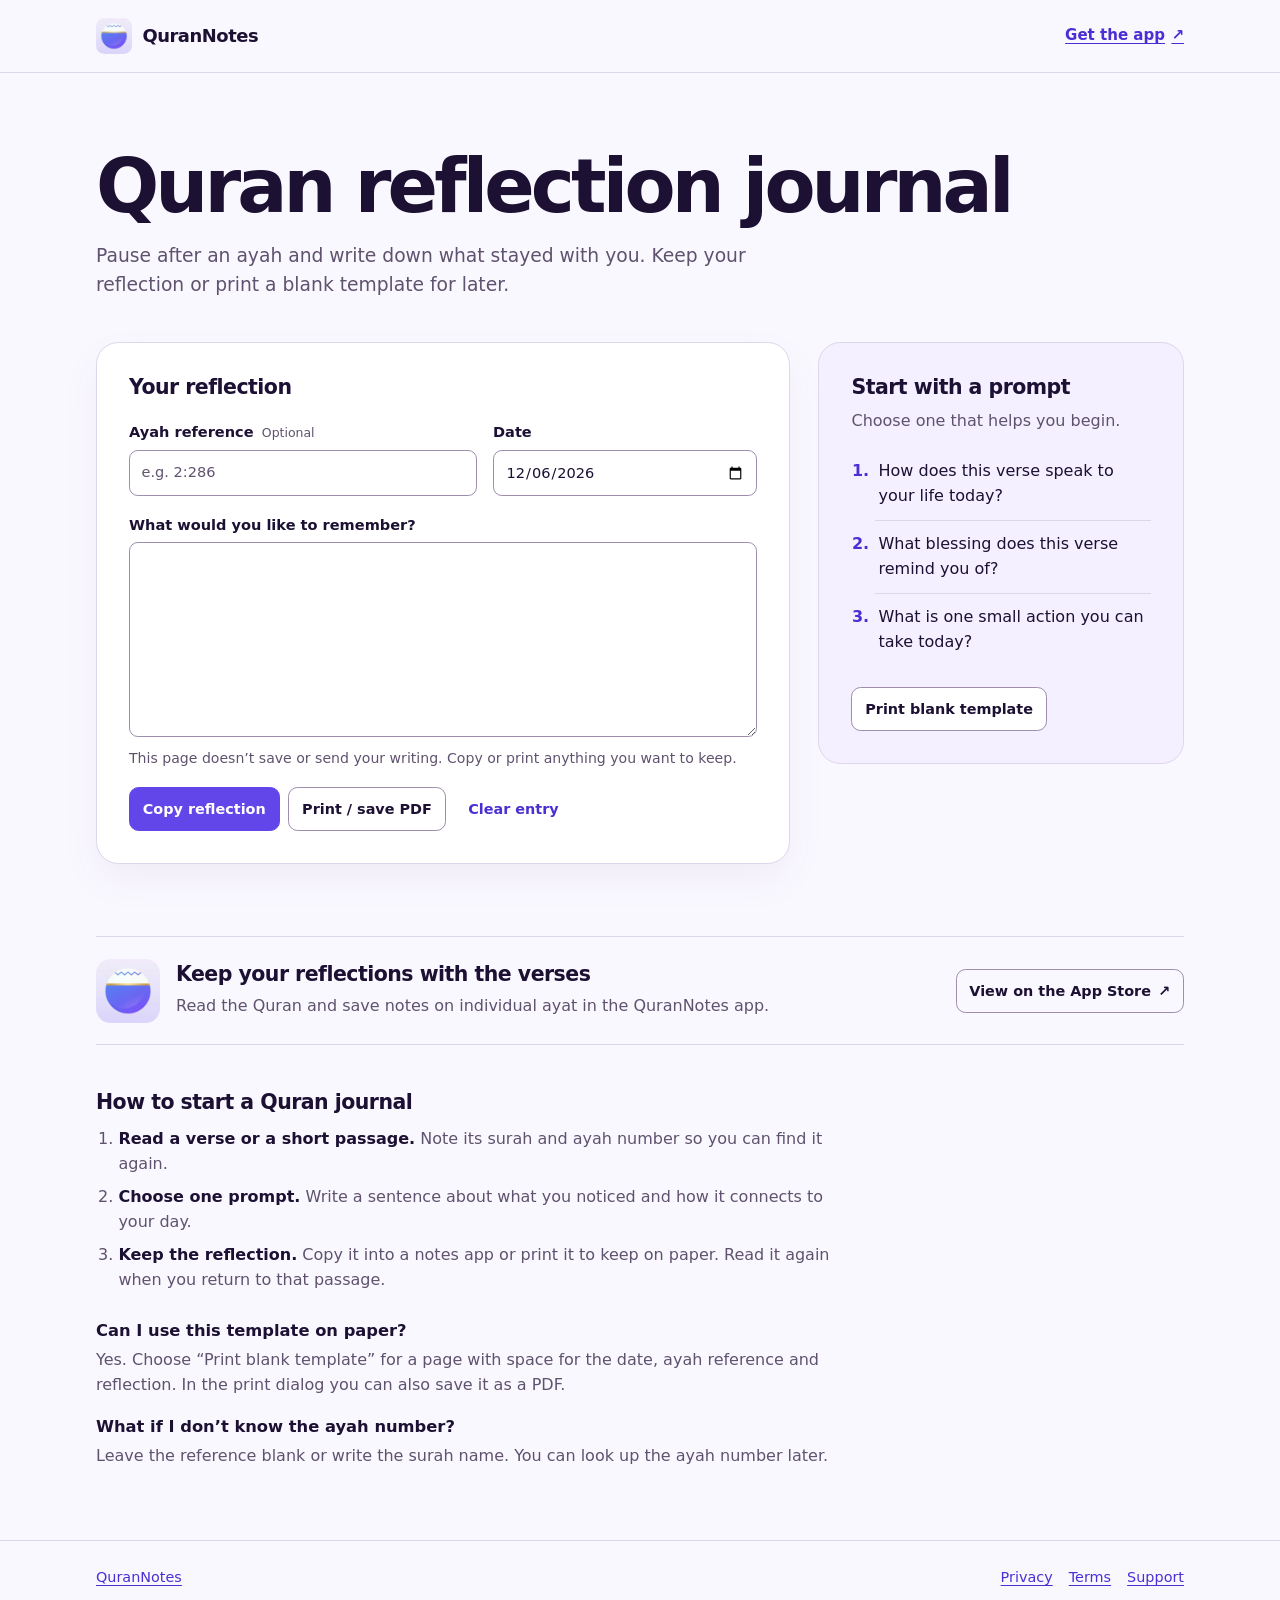
==== tools/quran-reflection-journal/index.html @ 2b204120 "Add the QuranNotes reflection journal and sitemap" ====
<!doctype html>
<html lang="en">
<head>
  <meta charset="utf-8">
  <meta name="viewport" content="width=device-width, initial-scale=1">
  <meta name="theme-color" content="#f8f5ff">
  <title>Free Quran Reflection Journal &amp; Printable Template | QuranNotes</title>
  <meta name="description" content="Reflect on any ayah with three simple Quran journaling prompts. Write privately in your browser, then copy your entry or print a blank template.">
  <link rel="canonical" href="https://mahmoudahmedalaa.github.io/qurannotes-legal/tools/quran-reflection-journal/">
  <meta property="og:type" content="website">
  <meta property="og:site_name" content="QuranNotes">
  <meta property="og:title" content="Quran Reflection Journal | QuranNotes">
  <meta property="og:description" content="Write a reflection on any ayah or print a blank Quran journaling template.">
  <meta property="og:url" content="https://mahmoudahmedalaa.github.io/qurannotes-legal/tools/quran-reflection-journal/">
  <link rel="icon" type="image/png" href="qurannotes-icon.png">
  <link rel="stylesheet" href="journal.css">
  <script src="journal.js" defer></script>
</head>
<body>
  <a class="skip-link" href="#reflection">Skip to journal</a>
  <header class="site-header screen">
    <div class="wrap header-inner">
      <a class="wordmark" href="../../">
        <img src="qurannotes-icon.png" width="36" height="36" alt="">
        QuranNotes
      </a>
      <a class="store-link" href="https://apps.apple.com/app/qurannotes-daily-reflections/id6758863558">Get the app <span aria-hidden="true">↗</span></a>
    </div>
  </header>
  <main class="screen">
    <section class="intro wrap" aria-labelledby="page-title">
      <h1 id="page-title">Quran reflection journal</h1>
      <p>Pause after an ayah and write down what stayed with you. Keep your reflection or print a blank template for later.</p>
    </section>
    <div class="wrap workspace">
      <section class="editor" aria-labelledby="entry-title">
        <h2 id="entry-title">Your reflection</h2>
        <noscript>
          <p>Turn on JavaScript to write and copy an entry here. The prompts below also work in a notebook.</p>
        </noscript>
        <fieldset id="entry-fields" disabled>
          <legend class="visually-hidden">Reflection entry</legend>
          <div class="entry-meta">
            <label for="ayah">Ayah reference <span class="optional">Optional</span>
              <input id="ayah" type="text" maxlength="100" placeholder="e.g. 2:286" autocomplete="off" spellcheck="false">
            </label>
            <label for="entry-date">Date
              <input id="entry-date" type="date" min="0001-01-01" max="9999-12-31" autocomplete="off">
            </label>
          </div>
          <div class="reflection-heading">
            <label for="reflection">What would you like to remember?</label>
            <a class="mobile-prompt-link" href="#prompt-title">See prompts</a>
          </div>
          <textarea id="reflection" rows="7" maxlength="8000" dir="auto" autocomplete="off" spellcheck="false" aria-describedby="privacy-hint"></textarea>
          <p id="privacy-hint" class="privacy-hint">This page doesn’t save or send your writing. Copy or print anything you want to keep.</p>
          <div class="entry-actions">
            <button id="copy-entry" class="primary" type="button">Copy reflection</button>
            <button id="print-entry" type="button">Print / save PDF</button>
            <button id="clear-entry" class="quiet" type="button">Clear entry</button>
          </div>
        </fieldset>
        <p id="entry-status" class="status" role="status"></p>
        <div id="manual-copy" hidden>
          <label for="copy-text">Copy this text with your device’s Copy command.</label>
          <textarea id="copy-text" rows="5" dir="auto" readonly></textarea>
        </div>
      </section>
      <aside class="prompt-card" aria-labelledby="prompt-title">
        <h2 id="prompt-title" tabindex="-1">Start with a prompt</h2>
        <p>Choose one that helps you begin.</p>
        <ol>
          <li>How does this verse speak to your life today?</li>
          <li>What blessing does this verse remind you of?</li>
          <li>What is one small action you can take today?</li>
        </ol>
        <button id="print-blank" type="button" hidden>Print blank template</button>
        <a class="mobile-prompt-link" href="#reflection">Back to writing</a>
      </aside>
    </div>
    <div class="wrap below-editor">
      <section class="app-card" aria-labelledby="app-title">
        <img src="qurannotes-icon.png" width="64" height="64" alt="" loading="lazy">
        <div>
          <h2 id="app-title">Keep your reflections with the verses</h2>
          <p>Read the Quran and save notes on individual ayat in the QuranNotes app.</p>
        </div>
        <a class="app-button" href="https://apps.apple.com/app/qurannotes-daily-reflections/id6758863558">View on the App Store <span aria-hidden="true">↗</span></a>
      </section>
      <section aria-labelledby="how-title" class="guide">
        <h2 id="how-title">How to start a Quran journal</h2>
        <ol>
          <li><strong>Read a verse or a short passage.</strong> Note its surah and ayah number so you can find it again.</li>
          <li><strong>Choose one prompt.</strong> Write a sentence about what you noticed and how it connects to your day.</li>
          <li><strong>Keep the reflection.</strong> Copy it into a notes app or print it to keep on paper. Read it again when you return to that passage.</li>
        </ol>
        <h3>Can I use this template on paper?</h3>
        <p>Yes. Choose “Print blank template” for a page with space for the date, ayah reference and reflection. In the print dialog you can also save it as a PDF.</p>
        <h3>What if I don’t know the ayah number?</h3>
        <p>Leave the reference blank or write the surah name. You can look up the ayah number later.</p>
      </section>
    </div>
  </main>
  <footer class="screen">
    <div class="wrap footer-inner">
      <a href="../../">QuranNotes</a>
      <nav aria-label="Footer">
        <a href="../../privacy.html">Privacy</a>
        <a href="../../terms.html">Terms</a>
        <a href="../../support.html">Support</a>
      </nav>
    </div>
  </footer>
  <article class="print-sheet">
    <h2 class="print-title">Quran reflection journal</h2>
    <p id="print-date">Date: ____________________</p>
    <p id="print-ayah">Ayah reference: ____________________</p>
    <div id="print-prompts">
      <h2>Reflection prompts</h2>
      <ol>
        <li>How does this verse speak to your life today?</li>
        <li>What blessing does this verse remind you of?</li>
        <li>What is one small action you can take today?</li>
      </ol>
    </div>
    <h2>Reflection</h2>
    <p id="print-reflection" dir="auto"></p>
    <div id="print-lines" aria-hidden="true"><div></div><div></div><div></div><div></div><div></div><div></div><div></div><div></div></div>
  </article>
</body>
</html>
---- tools/quran-reflection-journal/journal.css ----
:root {
  color-scheme: light dark;
  --page: #faf8ff;
  --paper: #fff;
  --soft: #f5f0ff;
  --ink: #1c1033;
  --muted: #5f526e;
  --accent: #6246ea;
  --accent-contrast: #fff;
  --accent-text: #4b2fd4;
  --line: #ded6ea;
  --control-line: #9d8eac;
  --shadow: 0 16px 40px #341b6a0d;
  font: 100%/1.55 system-ui, -apple-system, BlinkMacSystemFont, "Segoe UI", sans-serif;
}

@media (prefers-color-scheme: dark) {
  :root {
    --page: #141020;
    --paper: #1e172e;
    --soft: #271d39;
    --ink: #f8f4ff;
    --muted: #c6b9d5;
    --accent: #bda7ff;
    --accent-contrast: #20123a;
    --accent-text: #cebaff;
    --line: #463857;
    --control-line: #9685ac;
    --shadow: none;
  }
}

*, *::before, *::after { box-sizing: border-box; }
[hidden] { display: none !important; }
body { margin: 0; color: var(--ink); background: var(--page); }
a { color: var(--accent-text); text-underline-offset: .18em; }
a:hover { text-decoration-thickness: .12em; }
:focus-visible { outline: 3px solid var(--accent-text); outline-offset: 3px; }
button, input, textarea { font: inherit; }
button, a, input, textarea { -webkit-tap-highlight-color: transparent; }
h1, h2, h3, p { margin: 0; }
h2 { font-size: 1.28rem; line-height: 1.25; letter-spacing: -.025em; }
.wrap { width: min(calc(100% - 3rem), 68rem); margin-inline: auto; }

.visually-hidden, .skip-link:not(:focus) {
  position: absolute;
  width: 1px;
  height: 1px;
  overflow: hidden;
  white-space: nowrap;
  clip-path: inset(50%);
}

.skip-link:focus {
  position: fixed;
  inset: 8px auto auto 8px;
  z-index: 2;
  background: var(--paper);
  padding: .65rem 1rem;
  border-radius: .5rem;
}

.site-header { border-bottom: 1px solid var(--line); }
.header-inner, .footer-inner {
  min-height: 4.5rem;
  display: flex;
  align-items: center;
  justify-content: space-between;
  gap: 1rem;
}
.wordmark {
  display: inline-flex;
  align-items: center;
  gap: .65rem;
  min-height: 44px;
  color: var(--ink);
  font-size: 1.12rem;
  font-weight: 750;
  letter-spacing: -.025em;
  text-decoration: none;
}
.wordmark img, .app-card img { border-radius: 23%; display: block; }
.store-link {
  display: inline-flex;
  align-items: center;
  gap: .4rem;
  min-height: 44px;
  font-size: .94rem;
  font-weight: 680;
}

.intro { padding-block: clamp(2.5rem, 6vw, 4.75rem) clamp(1.65rem, 4vw, 2.7rem); }
.intro h1 {
  max-width: 18ch;
  font-size: clamp(2.55rem, 6vw, 4.65rem);
  line-height: 1.02;
  letter-spacing: -.052em;
  text-wrap: balance;
}
.intro p {
  max-width: 44rem;
  margin-top: 1rem;
  color: var(--muted);
  font-size: clamp(1rem, 2vw, 1.17rem);
}

.workspace {
  display: grid;
  grid-template-columns: minmax(0, 1.9fr) minmax(0, 1fr);
  align-items: start;
  gap: clamp(1rem, 2.4vw, 1.75rem);
}
.editor, .prompt-card {
  min-width: 0;
  border: 1px solid var(--line);
  border-radius: 1.4rem;
  padding: clamp(1.1rem, 3vw, 2rem);
}
.editor { background: var(--paper); box-shadow: var(--shadow); }
.editor fieldset { border: 0; padding: 0; margin: 1.3rem 0 0; min-width: 0; }
.entry-meta { display: grid; grid-template-columns: minmax(0, 1fr) minmax(0, .76fr); gap: 1rem; }
label { display: block; color: var(--ink); font-size: .91rem; font-weight: 680; }
.optional { font-weight: 450; color: var(--muted); font-size: .78rem; margin-inline-start: .2rem; }
input, textarea {
  display: block;
  width: 100%;
  min-width: 0;
  min-height: 46px;
  margin-top: .35rem;
  border: 1px solid var(--control-line);
  border-radius: .55rem;
  padding: .62rem .72rem;
  color: var(--ink);
  background: var(--paper);
  font-weight: 450;
}
input::placeholder { color: var(--muted); }
.reflection-heading { margin-top: 1.1rem; }
.mobile-prompt-link { display: none; }
textarea { resize: vertical; line-height: 1.55; }
.privacy-hint, .status { font-size: .88rem; color: var(--muted); }
.privacy-hint { margin-top: .65rem; }
.status:empty { margin: 0; }
.status:not(:empty), #manual-copy { margin-top: .65rem; }
.entry-actions { display: flex; align-items: center; flex-wrap: wrap; gap: .55rem; margin-top: 1.1rem; }

button, .app-button {
  display: inline-flex;
  align-items: center;
  justify-content: center;
  gap: .45rem;
  min-height: 44px;
  padding: .5rem .8rem;
  border: 1px solid var(--control-line);
  border-radius: .6rem;
  background: transparent;
  color: var(--ink);
  font-size: .9rem;
  font-weight: 690;
  line-height: 1.25;
  cursor: pointer;
}
button:hover, .app-button:hover { background: var(--soft); }
button:active, .app-button:active { transform: translateY(1px); }
button.primary { background: var(--accent); color: var(--accent-contrast); border-color: var(--accent); }
button.primary:hover { filter: brightness(.93); }
button.quiet { color: var(--accent-text); border-color: transparent; }
button:disabled { cursor: default; opacity: .6; }
.prompt-card { background: var(--soft); }
.prompt-card p { color: var(--muted); margin-top: .55rem; }
.prompt-card ol {
  margin: .85rem 0 1.35rem;
  padding-inline-start: 1.45rem;
}
.prompt-card li { padding: .7rem 0 .7rem .24rem; }
.prompt-card li + li { border-top: 1px solid var(--line); }
.prompt-card li::marker { color: var(--accent-text); font-weight: 700; }
.prompt-card button { background: var(--paper); }

.below-editor { margin-block: clamp(2rem, 6vw, 4.5rem); }
.app-card {
  display: flex;
  align-items: center;
  gap: 1rem;
  border-block: 1px solid var(--line);
  padding-block: 1.35rem;
}
.app-card p { color: var(--muted); margin-top: .4rem; }
.app-button { margin-inline-start: auto; text-decoration: none; flex-shrink: 0; }
.guide { max-width: 46rem; margin-top: 2.8rem; }
.guide ol { color: var(--muted); margin: .7rem 0 1.55rem; padding-inline-start: 1.4rem; }
.guide li { margin-block: .55rem; }
.guide strong, .guide h3 { color: var(--ink); }
.guide h3 { font-size: 1.02rem; margin: 1rem 0 .3rem; }
.guide p { color: var(--muted); }

footer { border-top: 1px solid var(--line); font-size: .9rem; }
footer nav { display: flex; flex-wrap: wrap; gap: 1rem; }
footer a { display: inline-flex; align-items: center; min-height: 44px; }
.print-sheet { display: none; }

@media (max-width: 46rem) {
  .wrap { width: min(calc(100% - 2rem), 68rem); }
  .header-inner { min-height: 4rem; }
  .workspace { grid-template-columns: minmax(0, 1fr); }
  .reflection-heading { display: flex; flex-wrap: wrap; align-items: center; column-gap: .7rem; }
  .mobile-prompt-link {
    display: inline-flex;
    align-items: center;
    min-height: 44px;
    font-size: .83rem;
    font-weight: 650;
  }
  .reflection-heading a { margin-inline-start: 0; }
  .prompt-card a { margin-inline-start: .7rem; }
  .app-card { display: grid; grid-template-columns: auto minmax(0, 1fr); }
  .app-button { grid-column: 2; width: fit-content; max-width: 100%; margin-inline-start: 0; }
}

@media (max-width: 25rem) {
  .entry-meta { grid-template-columns: minmax(0, 1fr); gap: .7rem; }
  .footer-inner { gap: .4rem; }
  footer nav { column-gap: .65rem; }
}

@page { margin: .7in; }
@media print {
  :root { color-scheme: light; }
  .screen, .skip-link { display: none !important; }
  body { color: #000; background: #fff; font: 12pt/1.55 Georgia, serif; }
  .print-sheet { display: block; }
  .print-sheet h2 { margin: 16pt 0 8pt; break-after: avoid; }
  .print-sheet .print-title { font-size: 24pt; line-height: 1.1; margin: 0 0 14pt; }
  .print-sheet p { margin-bottom: 8pt; }
  .print-sheet p:empty { display: none; }
  #print-reflection { white-space: pre-wrap; overflow-wrap: anywhere; }
  #print-lines div { min-height: 27pt; border-bottom: 1px solid #555; }
}
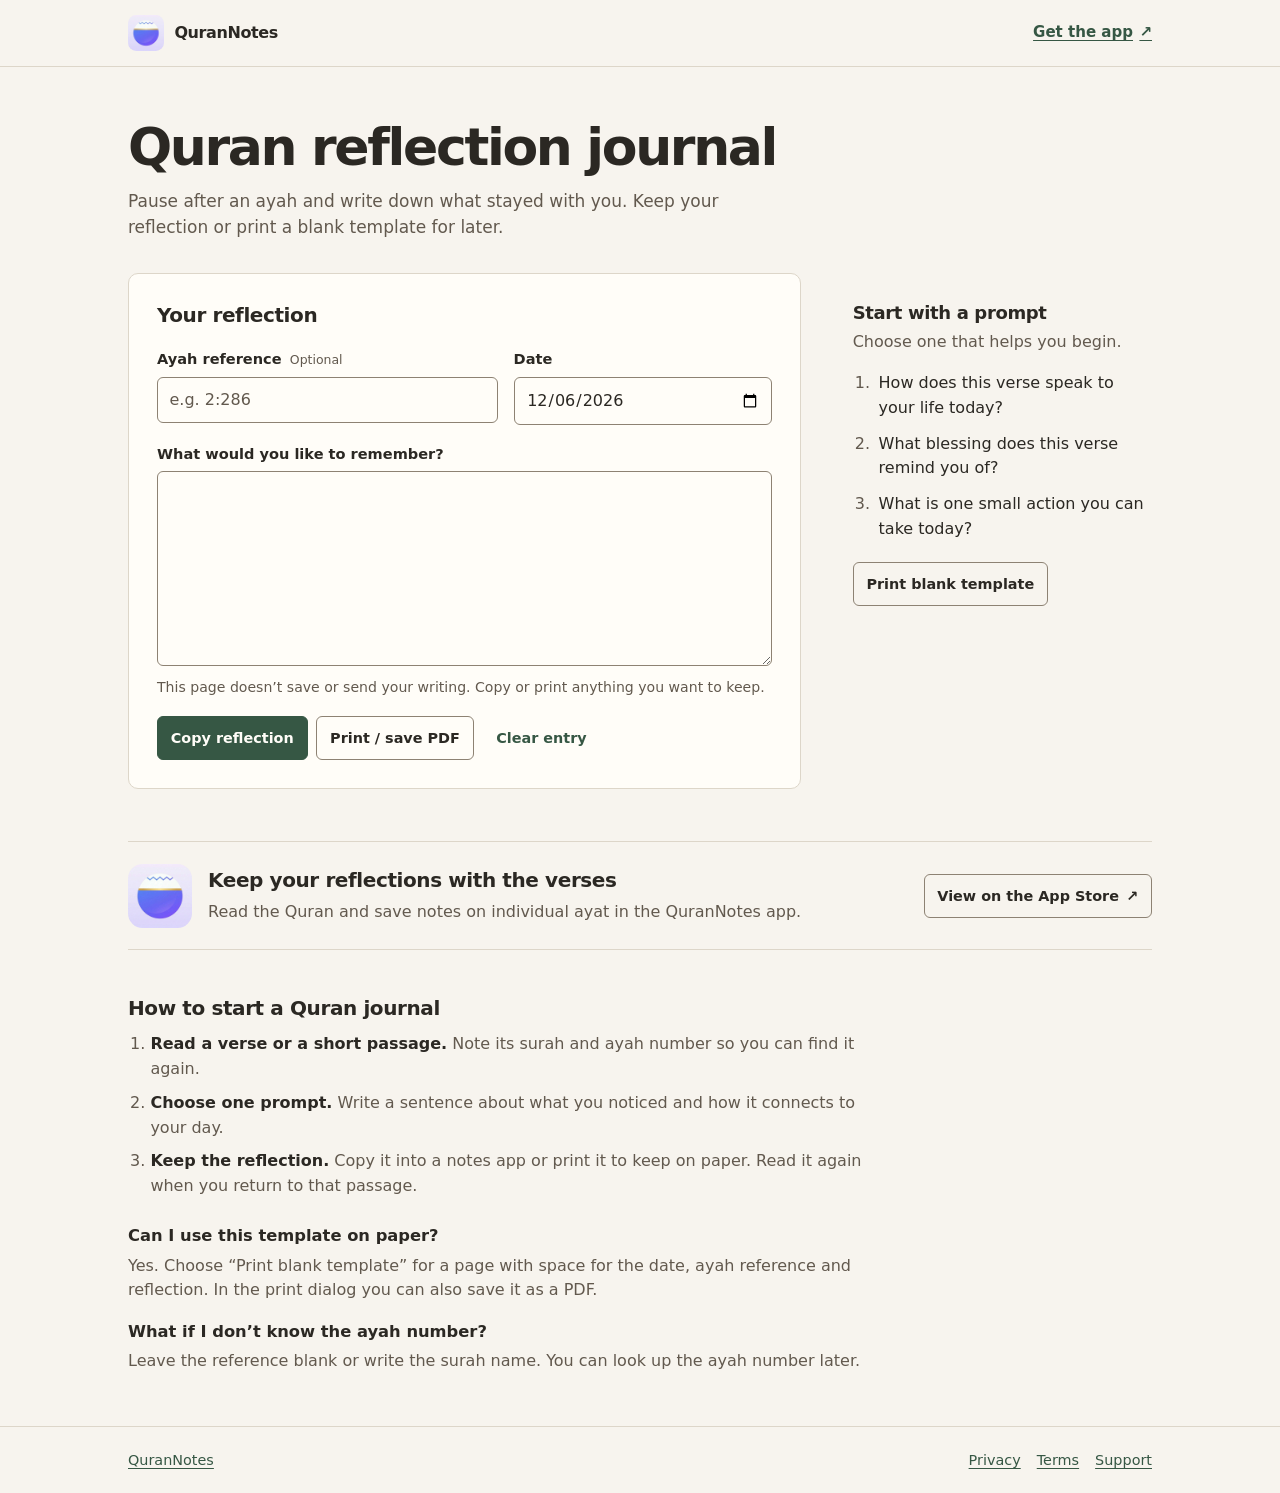
==== commit a566cb94: "Give the Quran reflection journal a quieter design" ====
--- a/tools/quran-reflection-journal/index.html
+++ b/tools/quran-reflection-journal/index.html
@@ -3,7 +3,8 @@
 <head>
   <meta charset="utf-8">
   <meta name="viewport" content="width=device-width, initial-scale=1">
-  <meta name="theme-color" content="#f8f5ff">
+  <meta name="theme-color" content="#f7f4ee" media="(prefers-color-scheme: light)">
+  <meta name="theme-color" content="#24221e" media="(prefers-color-scheme: dark)">
   <title>Free Quran Reflection Journal &amp; Printable Template | QuranNotes</title>
   <meta name="description" content="Reflect on any ayah with three simple Quran journaling prompts. Write privately in your browser, then copy your entry or print a blank template.">
   <link rel="canonical" href="https://mahmoudahmedalaa.github.io/qurannotes-legal/tools/quran-reflection-journal/">
@@ -24,7 +25,7 @@
         <img src="qurannotes-icon.png" width="36" height="36" alt="">
         QuranNotes
       </a>
-      <a class="store-link" href="https://apps.apple.com/app/qurannotes-daily-reflections/id6758863558">Get the app <span aria-hidden="true">↗</span></a>
+      <a class="store-link" href="https://apps.apple.com/app/qurannotes-daily-reflections/id6758863558" target="_blank" rel="noopener">Get the app <span aria-hidden="true">↗</span><span class="visually-hidden"> (opens in a new tab)</span></a>
     </div>
   </header>
   <main class="screen">
@@ -85,7 +86,7 @@
           <h2 id="app-title">Keep your reflections with the verses</h2>
           <p>Read the Quran and save notes on individual ayat in the QuranNotes app.</p>
         </div>
-        <a class="app-button" href="https://apps.apple.com/app/qurannotes-daily-reflections/id6758863558">View on the App Store <span aria-hidden="true">↗</span></a>
+        <a class="app-button" href="https://apps.apple.com/app/qurannotes-daily-reflections/id6758863558" target="_blank" rel="noopener">View on the App Store <span aria-hidden="true">↗</span><span class="visually-hidden"> (opens in a new tab)</span></a>
       </section>
       <section aria-labelledby="how-title" class="guide">
         <h2 id="how-title">How to start a Quran journal</h2>
--- a/tools/quran-reflection-journal/journal.css
+++ b/tools/quran-reflection-journal/journal.css
@@ -1,32 +1,32 @@
 :root {
   color-scheme: light dark;
-  --page: #faf8ff;
-  --paper: #fff;
-  --soft: #f5f0ff;
-  --ink: #1c1033;
-  --muted: #5f526e;
-  --accent: #6246ea;
-  --accent-contrast: #fff;
-  --accent-text: #4b2fd4;
-  --line: #ded6ea;
-  --control-line: #9d8eac;
-  --shadow: 0 16px 40px #341b6a0d;
+  --page: #f7f4ee;
+  --paper: #fffdf8;
+  --soft: #eeebe3;
+  --ink: #2b2823;
+  --muted: #62594e;
+  --accent: #365744;
+  --accent-hover: #294837;
+  --accent-contrast: #fffdf8;
+  --accent-text: #365744;
+  --line: #ddd6c9;
+  --control-line: #8d8273;
   font: 100%/1.55 system-ui, -apple-system, BlinkMacSystemFont, "Segoe UI", sans-serif;
 }
 
 @media (prefers-color-scheme: dark) {
   :root {
-    --page: #141020;
-    --paper: #1e172e;
-    --soft: #271d39;
-    --ink: #f8f4ff;
-    --muted: #c6b9d5;
-    --accent: #bda7ff;
-    --accent-contrast: #20123a;
-    --accent-text: #cebaff;
-    --line: #463857;
-    --control-line: #9685ac;
-    --shadow: none;
+    --page: #24221e;
+    --paper: #2e2b26;
+    --soft: #39352e;
+    --ink: #f3eee4;
+    --muted: #c1b8a9;
+    --accent: #b5c9af;
+    --accent-hover: #c2d4bb;
+    --accent-contrast: #24221e;
+    --accent-text: #b5c9af;
+    --line: #514b40;
+    --control-line: #918778;
   }
 }
 
@@ -39,8 +39,8 @@
 button, input, textarea { font: inherit; }
 button, a, input, textarea { -webkit-tap-highlight-color: transparent; }
 h1, h2, h3, p { margin: 0; }
-h2 { font-size: 1.28rem; line-height: 1.25; letter-spacing: -.025em; }
-.wrap { width: min(calc(100% - 3rem), 68rem); margin-inline: auto; }
+h2 { font-size: 1.25rem; font-weight: 650; line-height: 1.3; letter-spacing: -.02em; }
+.wrap { width: min(calc(100% - 3rem), 64rem); margin-inline: auto; }
 
 .visually-hidden, .skip-link:not(:focus) {
   position: absolute;
@@ -57,12 +57,12 @@
   z-index: 2;
   background: var(--paper);
   padding: .65rem 1rem;
-  border-radius: .5rem;
+  border-radius: .375rem;
 }
 
 .site-header { border-bottom: 1px solid var(--line); }
 .header-inner, .footer-inner {
-  min-height: 4.5rem;
+  min-height: 4.125rem;
   display: flex;
   align-items: center;
   justify-content: space-between;
@@ -74,8 +74,8 @@
   gap: .65rem;
   min-height: 44px;
   color: var(--ink);
-  font-size: 1.12rem;
-  font-weight: 750;
+  font-size: 1rem;
+  font-weight: 650;
   letter-spacing: -.025em;
   text-decoration: none;
 }
@@ -86,40 +86,40 @@
   gap: .4rem;
   min-height: 44px;
   font-size: .94rem;
-  font-weight: 680;
-}
-
-.intro { padding-block: clamp(2.5rem, 6vw, 4.75rem) clamp(1.65rem, 4vw, 2.7rem); }
+  font-weight: 550;
+}
+
+.intro { padding-block: 3.25rem 2rem; }
 .intro h1 {
-  max-width: 18ch;
-  font-size: clamp(2.55rem, 6vw, 4.65rem);
-  line-height: 1.02;
-  letter-spacing: -.052em;
+  font-size: 3.25rem;
+  font-weight: 620;
+  line-height: 1.08;
+  letter-spacing: -.045em;
   text-wrap: balance;
 }
 .intro p {
-  max-width: 44rem;
-  margin-top: 1rem;
+  max-width: 62ch;
+  margin-top: .8rem;
   color: var(--muted);
-  font-size: clamp(1rem, 2vw, 1.17rem);
+  font-size: 1.0625rem;
 }
 
 .workspace {
   display: grid;
-  grid-template-columns: minmax(0, 1.9fr) minmax(0, 1fr);
+  grid-template-columns: minmax(0, 2.25fr) minmax(0, 1fr);
   align-items: start;
-  gap: clamp(1rem, 2.4vw, 1.75rem);
-}
-.editor, .prompt-card {
-  min-width: 0;
+  gap: clamp(1.75rem, 4vw, 3.25rem);
+}
+.editor, .prompt-card { min-width: 0; }
+.editor {
   border: 1px solid var(--line);
-  border-radius: 1.4rem;
-  padding: clamp(1.1rem, 3vw, 2rem);
-}
-.editor { background: var(--paper); box-shadow: var(--shadow); }
+  border-radius: .625rem;
+  padding: clamp(1.125rem, 3vw, 1.75rem);
+  background: var(--paper);
+}
 .editor fieldset { border: 0; padding: 0; margin: 1.3rem 0 0; min-width: 0; }
 .entry-meta { display: grid; grid-template-columns: minmax(0, 1fr) minmax(0, .76fr); gap: 1rem; }
-label { display: block; color: var(--ink); font-size: .91rem; font-weight: 680; }
+label { display: block; color: var(--ink); font-size: .91rem; font-weight: 620; }
 .optional { font-weight: 450; color: var(--muted); font-size: .78rem; margin-inline-start: .2rem; }
 input, textarea {
   display: block;
@@ -128,11 +128,12 @@
   min-height: 46px;
   margin-top: .35rem;
   border: 1px solid var(--control-line);
-  border-radius: .55rem;
+  border-radius: .375rem;
   padding: .62rem .72rem;
   color: var(--ink);
   background: var(--paper);
-  font-weight: 450;
+  font-size: 1rem;
+  font-weight: 400;
 }
 input::placeholder { color: var(--muted); }
 .reflection-heading { margin-top: 1.1rem; }
@@ -152,32 +153,32 @@
   min-height: 44px;
   padding: .5rem .8rem;
   border: 1px solid var(--control-line);
-  border-radius: .6rem;
+  border-radius: .375rem;
   background: transparent;
   color: var(--ink);
   font-size: .9rem;
-  font-weight: 690;
+  font-weight: 600;
   line-height: 1.25;
   cursor: pointer;
 }
 button:hover, .app-button:hover { background: var(--soft); }
 button:active, .app-button:active { transform: translateY(1px); }
 button.primary { background: var(--accent); color: var(--accent-contrast); border-color: var(--accent); }
-button.primary:hover { filter: brightness(.93); }
+button.primary:hover { background: var(--accent-hover); border-color: var(--accent-hover); }
 button.quiet { color: var(--accent-text); border-color: transparent; }
 button:disabled { cursor: default; opacity: .6; }
-.prompt-card { background: var(--soft); }
-.prompt-card p { color: var(--muted); margin-top: .55rem; }
+.prompt-card { padding-top: clamp(1.125rem, 3vw, 1.75rem); }
+.prompt-card h2 { font-size: 1.125rem; }
+.prompt-card p { color: var(--muted); margin-top: .4rem; }
 .prompt-card ol {
-  margin: .85rem 0 1.35rem;
-  padding-inline-start: 1.45rem;
-}
-.prompt-card li { padding: .7rem 0 .7rem .24rem; }
-.prompt-card li + li { border-top: 1px solid var(--line); }
-.prompt-card li::marker { color: var(--accent-text); font-weight: 700; }
-.prompt-card button { background: var(--paper); }
-
-.below-editor { margin-block: clamp(2rem, 6vw, 4.5rem); }
+  margin: 1rem 0 1.25rem;
+  padding-inline-start: 1.4rem;
+}
+.prompt-card li { padding-inline-start: .22rem; }
+.prompt-card li + li { margin-top: .68rem; }
+.prompt-card li::marker { color: var(--muted); }
+
+.below-editor { margin-block: clamp(2rem, 5vw, 3.25rem); }
 .app-card {
   display: flex;
   align-items: center;
@@ -200,9 +201,13 @@
 .print-sheet { display: none; }
 
 @media (max-width: 46rem) {
-  .wrap { width: min(calc(100% - 2rem), 68rem); }
+  .wrap { width: min(calc(100% - 2rem), 64rem); }
   .header-inner { min-height: 4rem; }
-  .workspace { grid-template-columns: minmax(0, 1fr); }
+  .intro { padding-block: 2rem 1.5rem; }
+  .intro h1 { font-size: 2.375rem; }
+  .intro p { font-size: 1rem; }
+  .workspace { grid-template-columns: minmax(0, 1fr); gap: 1.5rem; }
+  .prompt-card { border-top: 1px solid var(--line); padding: 1.25rem 0 0; }
   .reflection-heading { display: flex; flex-wrap: wrap; align-items: center; column-gap: .7rem; }
   .mobile-prompt-link {
     display: inline-flex;
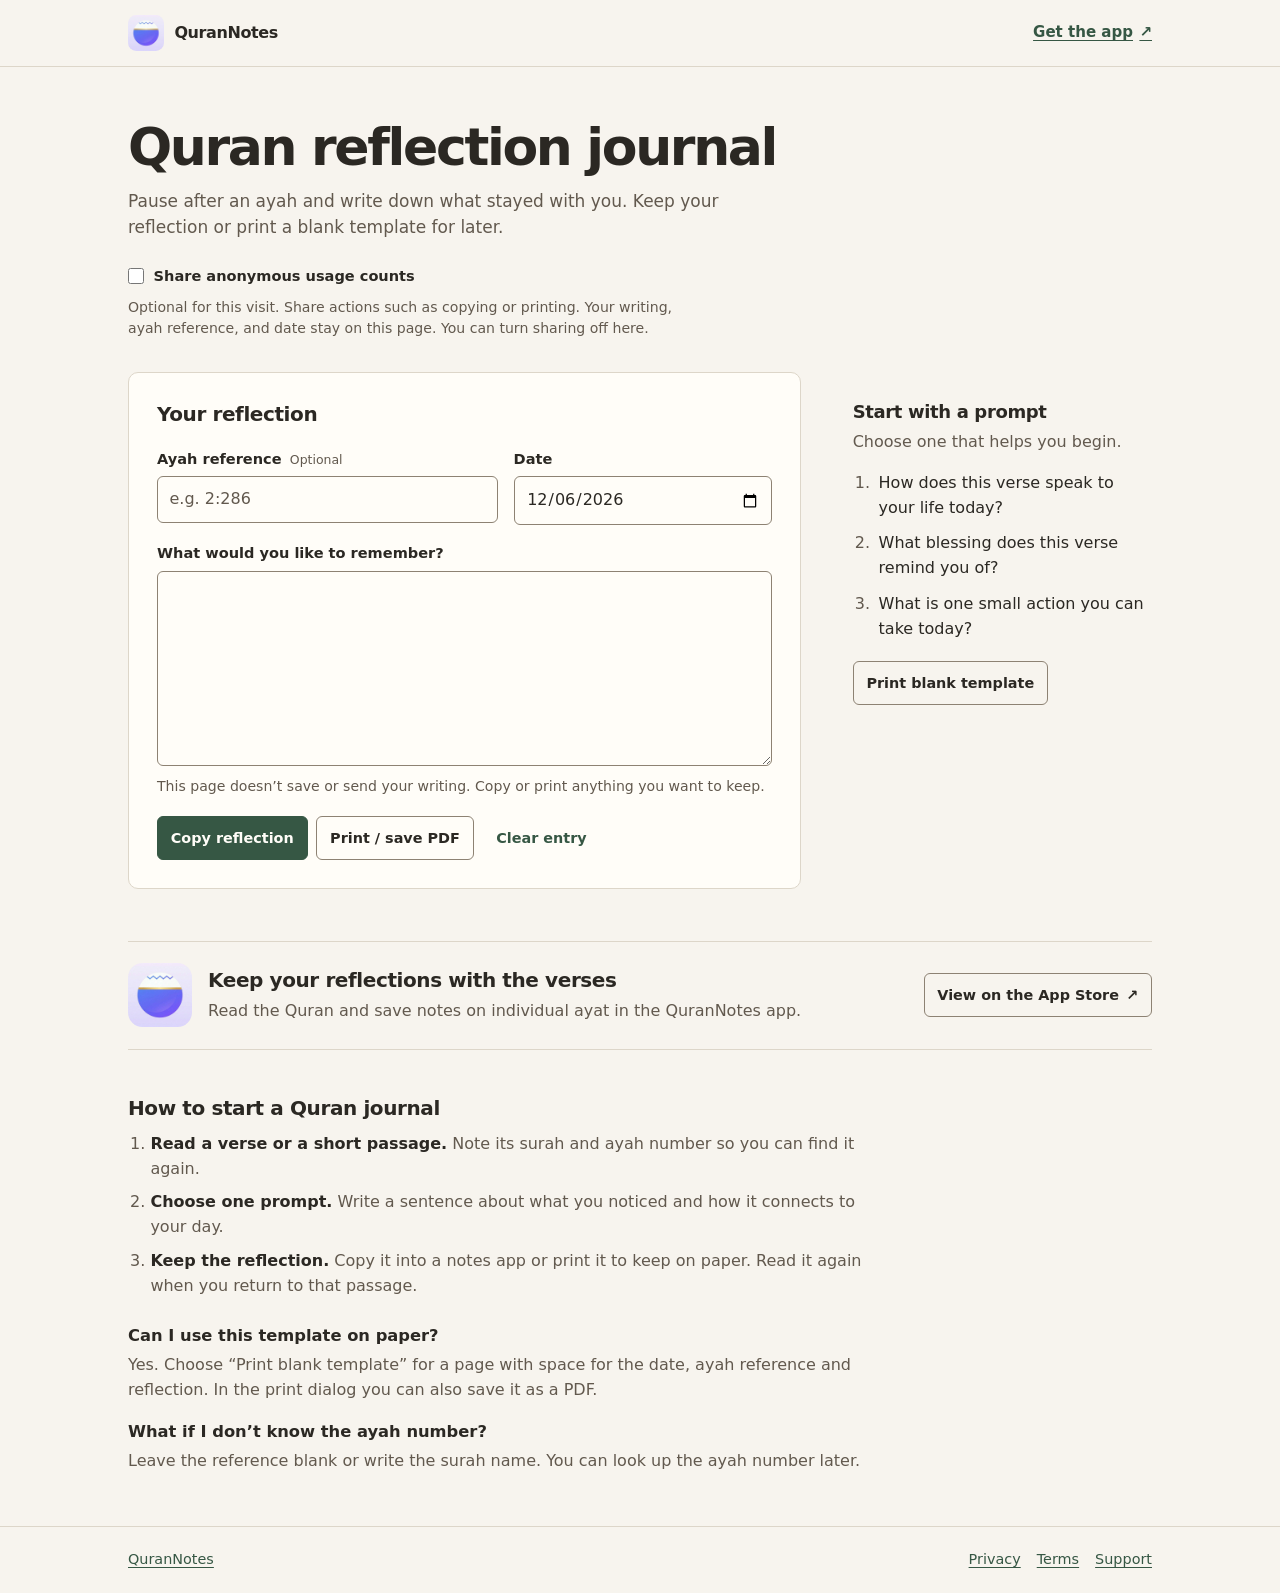
==== commit bfa6f78a: "Measure the Quran journal funnel with per-visit consent" ====
--- a/tools/quran-reflection-journal/index.html
+++ b/tools/quran-reflection-journal/index.html
@@ -16,6 +16,7 @@
   <link rel="icon" type="image/png" href="qurannotes-icon.png">
   <link rel="stylesheet" href="journal.css">
   <script src="journal.js" defer></script>
+  <script src="usage.js" defer></script>
 </head>
 <body>
   <a class="skip-link" href="#reflection">Skip to journal</a>
@@ -32,6 +33,13 @@
     <section class="intro wrap" aria-labelledby="page-title">
       <h1 id="page-title">Quran reflection journal</h1>
       <p>Pause after an ayah and write down what stayed with you. Keep your reflection or print a blank template for later.</p>
+      <div id="usage-consent" class="usage-consent" hidden>
+        <label for="share-usage">
+          <input type="checkbox" id="share-usage" autocomplete="off" aria-describedby="usage-help">
+          Share anonymous usage counts
+        </label>
+        <p id="usage-help">Optional for this visit. Share actions such as copying or printing. Your writing, ayah reference, and date stay on this page. You can turn sharing off here.</p>
+      </div>
     </section>
     <div class="wrap workspace">
       <section class="editor" aria-labelledby="entry-title">
--- a/tools/quran-reflection-journal/journal.css
+++ b/tools/quran-reflection-journal/journal.css
@@ -103,6 +103,25 @@
   color: var(--muted);
   font-size: 1.0625rem;
 }
+
+.usage-consent { margin-top: .85rem; }
+.usage-consent label {
+  display: inline-flex;
+  align-items: center;
+  gap: .6rem;
+  min-height: 44px;
+  cursor: pointer;
+}
+.usage-consent input {
+  width: 1rem;
+  height: 1rem;
+  min-height: 0;
+  margin: 0;
+  padding: 0;
+  accent-color: var(--accent);
+  flex: none;
+}
+.usage-consent p { margin-top: -.1rem; font-size: .88rem; }
 
 .workspace {
   display: grid;
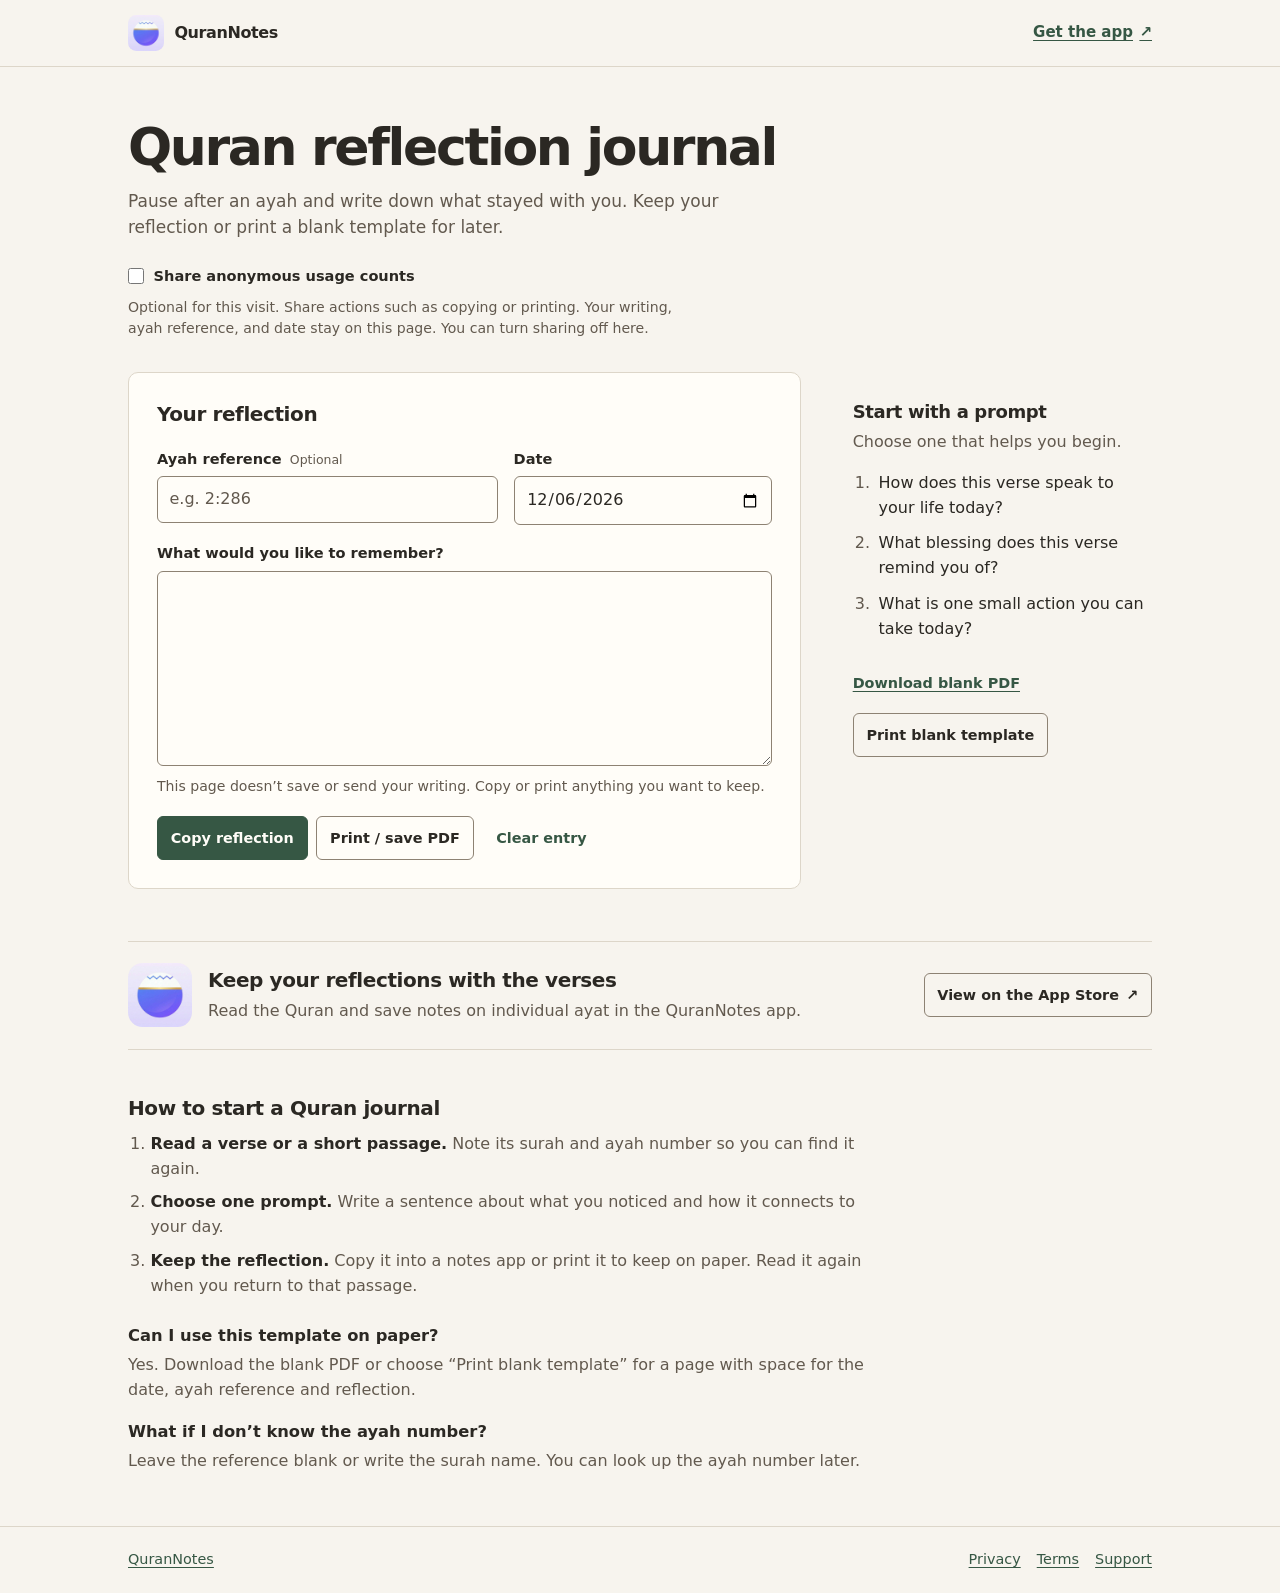
==== commit a2ff6753: "Add the blank Quran journal PDF and Apple campaign links" ====
--- a/tools/quran-reflection-journal/index.html
+++ b/tools/quran-reflection-journal/index.html
@@ -26,7 +26,7 @@
         <img src="qurannotes-icon.png" width="36" height="36" alt="">
         QuranNotes
       </a>
-      <a class="store-link" href="https://apps.apple.com/app/qurannotes-daily-reflections/id6758863558" target="_blank" rel="noopener">Get the app <span aria-hidden="true">↗</span><span class="visually-hidden"> (opens in a new tab)</span></a>
+      <a class="store-link" href="https://apps.apple.com/app/apple-store/id6758863558?pt=126850320&amp;ct=web_journal&amp;mt=8" target="_blank" rel="noopener">Get the app <span aria-hidden="true">↗</span><span class="visually-hidden"> (opens in a new tab)</span></a>
     </div>
   </header>
   <main class="screen">
@@ -83,7 +83,10 @@
           <li>What blessing does this verse remind you of?</li>
           <li>What is one small action you can take today?</li>
         </ol>
-        <button id="print-blank" type="button" hidden>Print blank template</button>
+        <div class="blank-template-actions">
+          <a id="download-blank-pdf" href="quran-reflection-journal-template.pdf" download>Download blank PDF</a>
+          <button id="print-blank" type="button" hidden>Print blank template</button>
+        </div>
         <a class="mobile-prompt-link" href="#reflection">Back to writing</a>
       </aside>
     </div>
@@ -94,7 +97,7 @@
           <h2 id="app-title">Keep your reflections with the verses</h2>
           <p>Read the Quran and save notes on individual ayat in the QuranNotes app.</p>
         </div>
-        <a class="app-button" href="https://apps.apple.com/app/qurannotes-daily-reflections/id6758863558" target="_blank" rel="noopener">View on the App Store <span aria-hidden="true">↗</span><span class="visually-hidden"> (opens in a new tab)</span></a>
+        <a class="app-button" href="https://apps.apple.com/app/apple-store/id6758863558?pt=126850320&amp;ct=web_journal&amp;mt=8" target="_blank" rel="noopener">View on the App Store <span aria-hidden="true">↗</span><span class="visually-hidden"> (opens in a new tab)</span></a>
       </section>
       <section aria-labelledby="how-title" class="guide">
         <h2 id="how-title">How to start a Quran journal</h2>
@@ -104,7 +107,7 @@
           <li><strong>Keep the reflection.</strong> Copy it into a notes app or print it to keep on paper. Read it again when you return to that passage.</li>
         </ol>
         <h3>Can I use this template on paper?</h3>
-        <p>Yes. Choose “Print blank template” for a page with space for the date, ayah reference and reflection. In the print dialog you can also save it as a PDF.</p>
+        <p>Yes. Download the blank PDF or choose “Print blank template” for a page with space for the date, ayah reference and reflection.</p>
         <h3>What if I don’t know the ayah number?</h3>
         <p>Leave the reference blank or write the surah name. You can look up the ayah number later.</p>
       </section>
--- a/tools/quran-reflection-journal/journal.css
+++ b/tools/quran-reflection-journal/journal.css
@@ -196,6 +196,14 @@
 .prompt-card li { padding-inline-start: .22rem; }
 .prompt-card li + li { margin-top: .68rem; }
 .prompt-card li::marker { color: var(--muted); }
+.blank-template-actions { display: flex; align-items: center; flex-wrap: wrap; gap: .45rem .75rem; }
+.blank-template-actions a {
+  display: inline-flex;
+  align-items: center;
+  min-height: 44px;
+  font-size: .9rem;
+  font-weight: 600;
+}
 
 .below-editor { margin-block: clamp(2rem, 5vw, 3.25rem); }
 .app-card {
@@ -236,7 +244,6 @@
     font-weight: 650;
   }
   .reflection-heading a { margin-inline-start: 0; }
-  .prompt-card a { margin-inline-start: .7rem; }
   .app-card { display: grid; grid-template-columns: auto minmax(0, 1fr); }
   .app-button { grid-column: 2; width: fit-content; max-width: 100%; margin-inline-start: 0; }
 }
